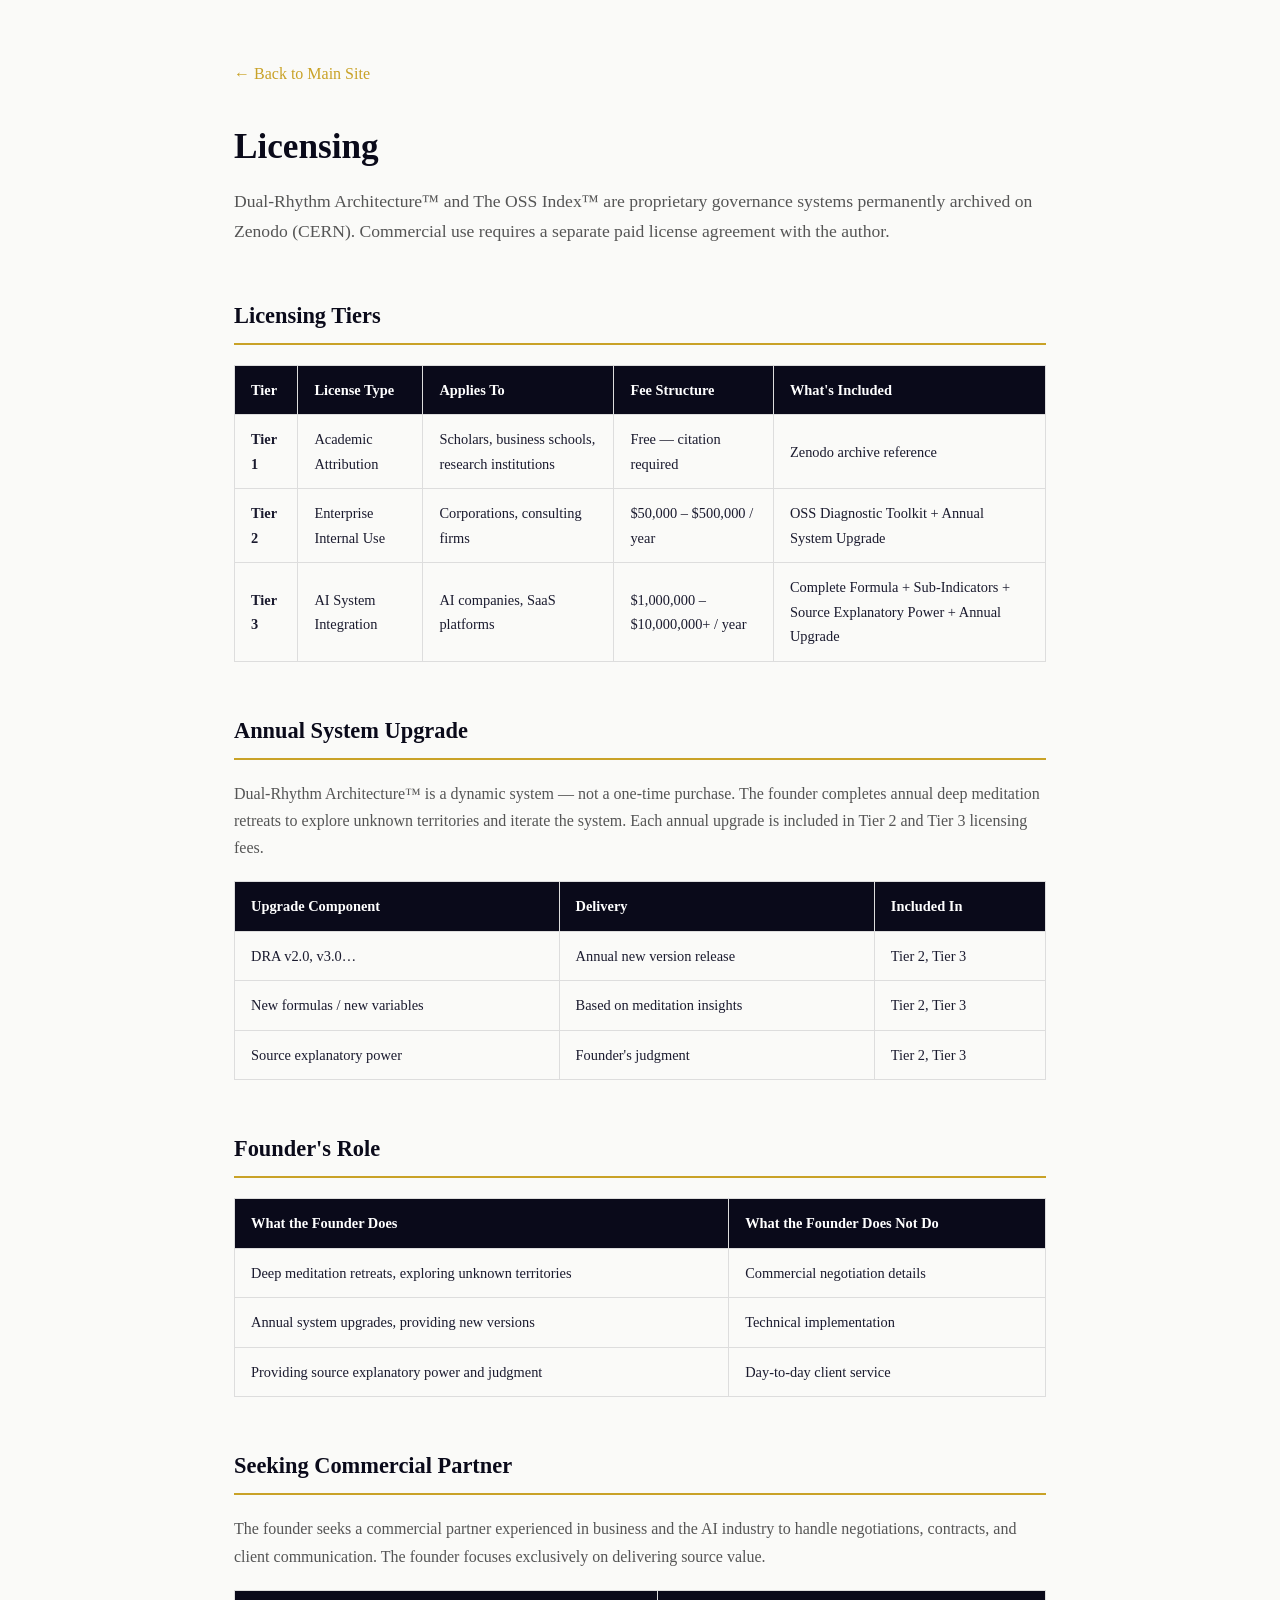
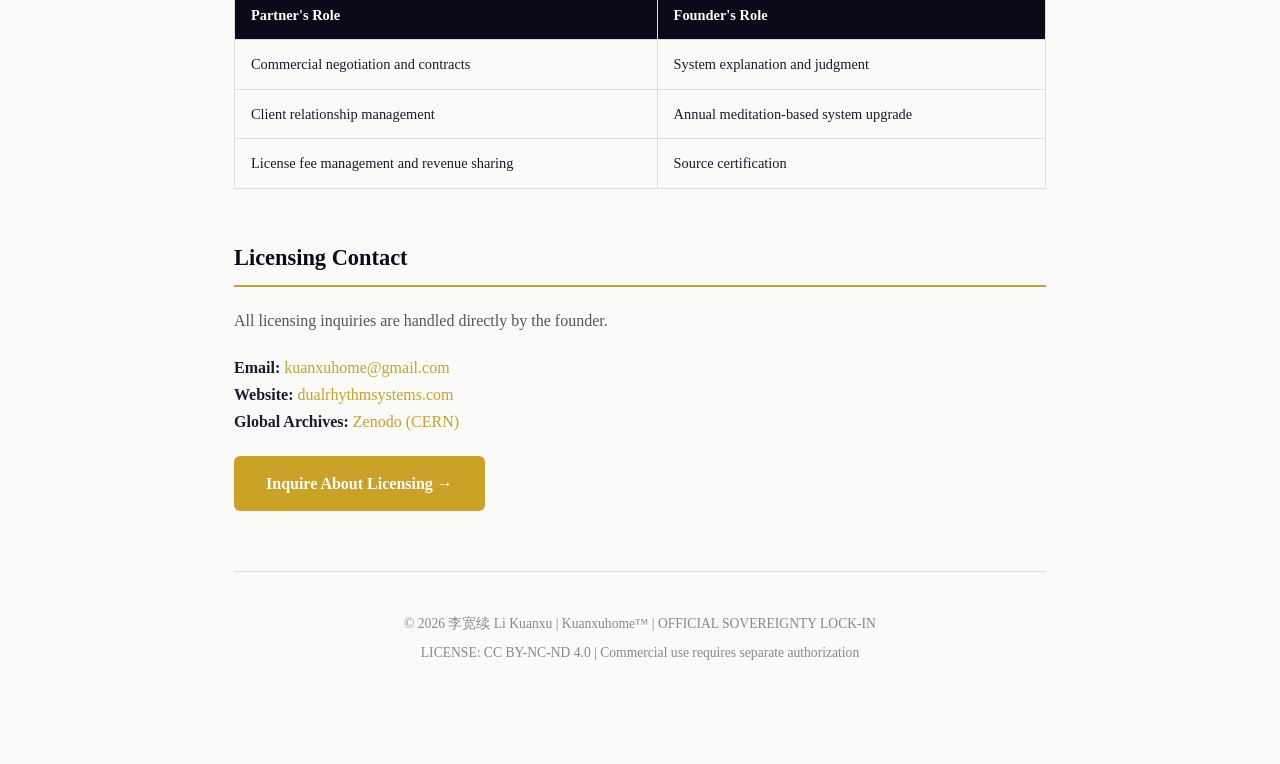
==== licensing.html @ 5d4b18db "Add licensing information page This file outlines the licensing tiers, annual system upgrades, found" ====
<!DOCTYPE html>
<html lang="en">
<head>
    <meta charset="UTF-8">
    <meta name="viewport" content="width=device-width, initial-scale=1.0">
    <title>Licensing — Dual-Rhythm Architecture™</title>
    <style>
        * { margin: 0; padding: 0; box-sizing: border-box; }
        body { font-family: 'Georgia', 'Times New Roman', serif; line-height: 1.7; color: #1a1a2e; background: #fafaf8; }
        .container { max-width: 860px; margin: 0 auto; padding: 60px 24px; }
        h1 { font-size: 2.2em; font-weight: 800; color: #0a0a1a; margin-bottom: 10px; }
        h2 { font-size: 1.4em; font-weight: 700; color: #0a0a1a; border-bottom: 2px solid #c9a227; padding-bottom: 8px; margin: 50px 0 20px; }
        h3 { font-size: 1.1em; font-weight: 700; color: #c9a227; margin: 30px 0 10px; }
        table { width: 100%; border-collapse: collapse; margin: 20px 0; font-size: 0.9em; }
        th, td { border: 1px solid #ddd; padding: 12px 16px; text-align: left; }
        th { background: #0a0a1a; color: #fff; }
        .btn { display: inline-block; background: #c9a227; color: #fff; padding: 14px 32px; border-radius: 6px; font-weight: 700; text-decoration: none; margin-top: 20px; }
        .btn:hover { opacity: 0.85; }
        .footer { text-align: center; padding: 40px 0; color: #888; font-size: 0.85em; border-top: 1px solid #ddd; margin-top: 60px; }
        a { color: #c9a227; text-decoration: none; }
        a:hover { text-decoration: underline; }
        .back-link { margin-bottom: 30px; display: block; }
    </style>
</head>
<body>

<div class="container">

    <a href="https://dualrhythmsystems.com" class="back-link">← Back to Main Site</a>

    <h1>Licensing</h1>
    <p style="font-size:1.1em; color:#555; margin-bottom:30px;">
        Dual-Rhythm Architecture™ and The OSS Index™ are proprietary governance systems permanently archived on Zenodo (CERN). Commercial use requires a separate paid license agreement with the author.
    </p>

    <!-- Tier Structure -->
    <h2>Licensing Tiers</h2>
    <table>
        <tr>
            <th>Tier</th>
            <th>License Type</th>
            <th>Applies To</th>
            <th>Fee Structure</th>
            <th>What's Included</th>
        </tr>
        <tr>
            <td><strong>Tier 1</strong></td>
            <td>Academic Attribution</td>
            <td>Scholars, business schools, research institutions</td>
            <td>Free — citation required</td>
            <td>Zenodo archive reference</td>
        </tr>
        <tr>
            <td><strong>Tier 2</strong></td>
            <td>Enterprise Internal Use</td>
            <td>Corporations, consulting firms</td>
            <td>$50,000 – $500,000 / year</td>
            <td>OSS Diagnostic Toolkit + Annual System Upgrade</td>
        </tr>
        <tr>
            <td><strong>Tier 3</strong></td>
            <td>AI System Integration</td>
            <td>AI companies, SaaS platforms</td>
            <td>$1,000,000 – $10,000,000+ / year</td>
            <td>Complete Formula + Sub-Indicators + Source Explanatory Power + Annual Upgrade</td>
        </tr>
    </table>

    <!-- Annual Upgrade -->
    <h2>Annual System Upgrade</h2>
    <p style="color:#555; margin-bottom:20px;">
        Dual-Rhythm Architecture™ is a dynamic system — not a one-time purchase. The founder completes annual deep meditation retreats to explore unknown territories and iterate the system. Each annual upgrade is included in Tier 2 and Tier 3 licensing fees.
    </p>
    <table>
        <tr><th>Upgrade Component</th><th>Delivery</th><th>Included In</th></tr>
        <tr><td>DRA v2.0, v3.0…</td><td>Annual new version release</td><td>Tier 2, Tier 3</td></tr>
        <tr><td>New formulas / new variables</td><td>Based on meditation insights</td><td>Tier 2, Tier 3</td></tr>
        <tr><td>Source explanatory power</td><td>Founder's judgment</td><td>Tier 2, Tier 3</td></tr>
    </table>

    <!-- Founder's Role -->
    <h2>Founder's Role</h2>
    <table>
        <tr><th>What the Founder Does</th><th>What the Founder Does Not Do</th></tr>
        <tr><td>Deep meditation retreats, exploring unknown territories</td><td>Commercial negotiation details</td></tr>
        <tr><td>Annual system upgrades, providing new versions</td><td>Technical implementation</td></tr>
        <tr><td>Providing source explanatory power and judgment</td><td>Day-to-day client service</td></tr>
    </table>

    <!-- Commercial Partner -->
    <h2>Seeking Commercial Partner</h2>
    <p style="color:#555; margin-bottom:15px;">
        The founder seeks a commercial partner experienced in business and the AI industry to handle negotiations, contracts, and client communication. The founder focuses exclusively on delivering source value.
    </p>
    <table>
        <tr><th>Partner's Role</th><th>Founder's Role</th></tr>
        <tr><td>Commercial negotiation and contracts</td><td>System explanation and judgment</td></tr>
        <tr><td>Client relationship management</td><td>Annual meditation-based system upgrade</td></tr>
        <tr><td>License fee management and revenue sharing</td><td>Source certification</td></tr>
    </table>

    <!-- Contact -->
    <h2>Licensing Contact</h2>
    <p style="color:#555; margin-bottom:20px;">
        All licensing inquiries are handled directly by the founder.
    </p>
    <p><strong>Email:</strong> <a href="mailto:kuanxuhome@gmail.com">kuanxuhome@gmail.com</a></p>
    <p><strong>Website:</strong> <a href="https://dualrhythmsystems.com">dualrhythmsystems.com</a></p>
    <p><strong>Global Archives:</strong> <a href="https://doi.org/10.5281/zenodo.19941449">Zenodo (CERN)</a></p>

    <a href="mailto:kuanxuhome@gmail.com" class="btn">Inquire About Licensing →</a>

    <div class="footer">
        <p>© 2026 李宽续 Li Kuanxu | Kuanxuhome™ | OFFICIAL SOVEREIGNTY LOCK-IN</p>
        <p style="margin-top:6px;">LICENSE: CC BY-NC-ND 4.0 | Commercial use requires separate authorization</p>
    </div>

</div>
</body>
</html>
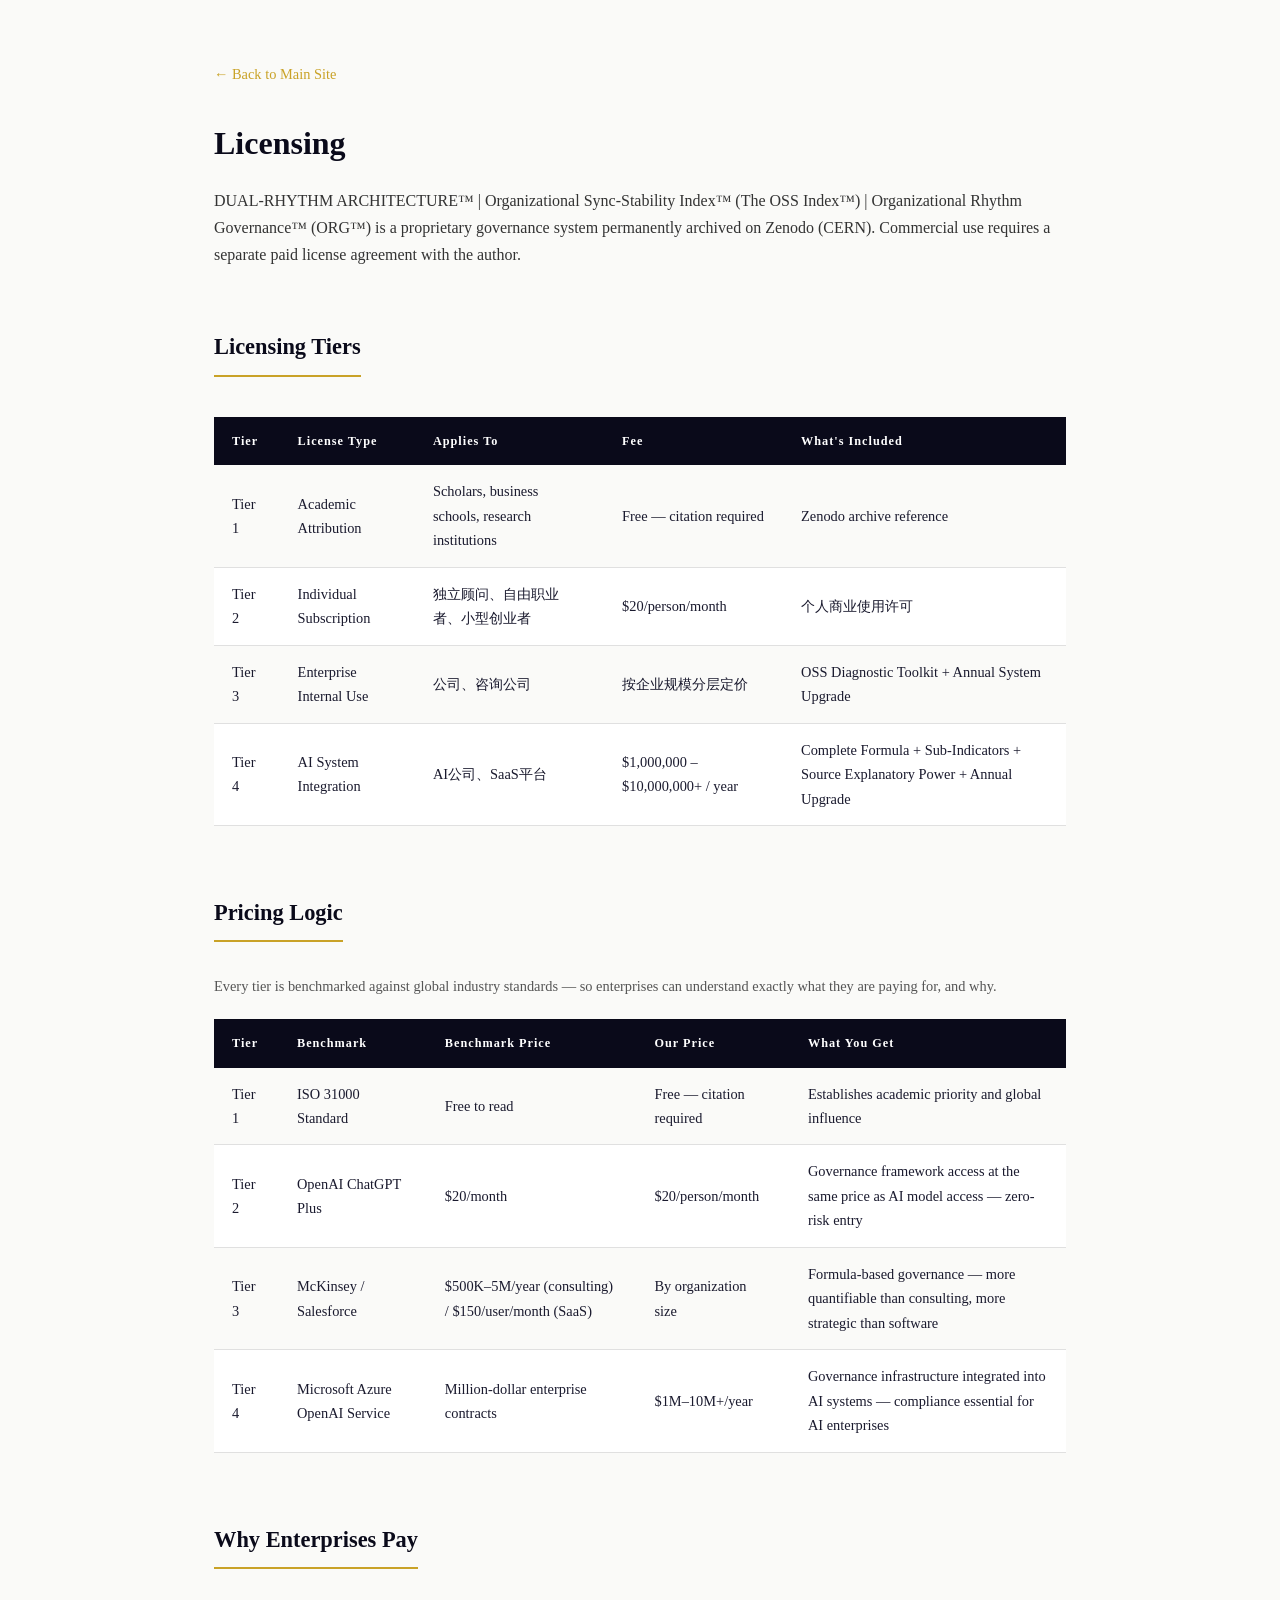
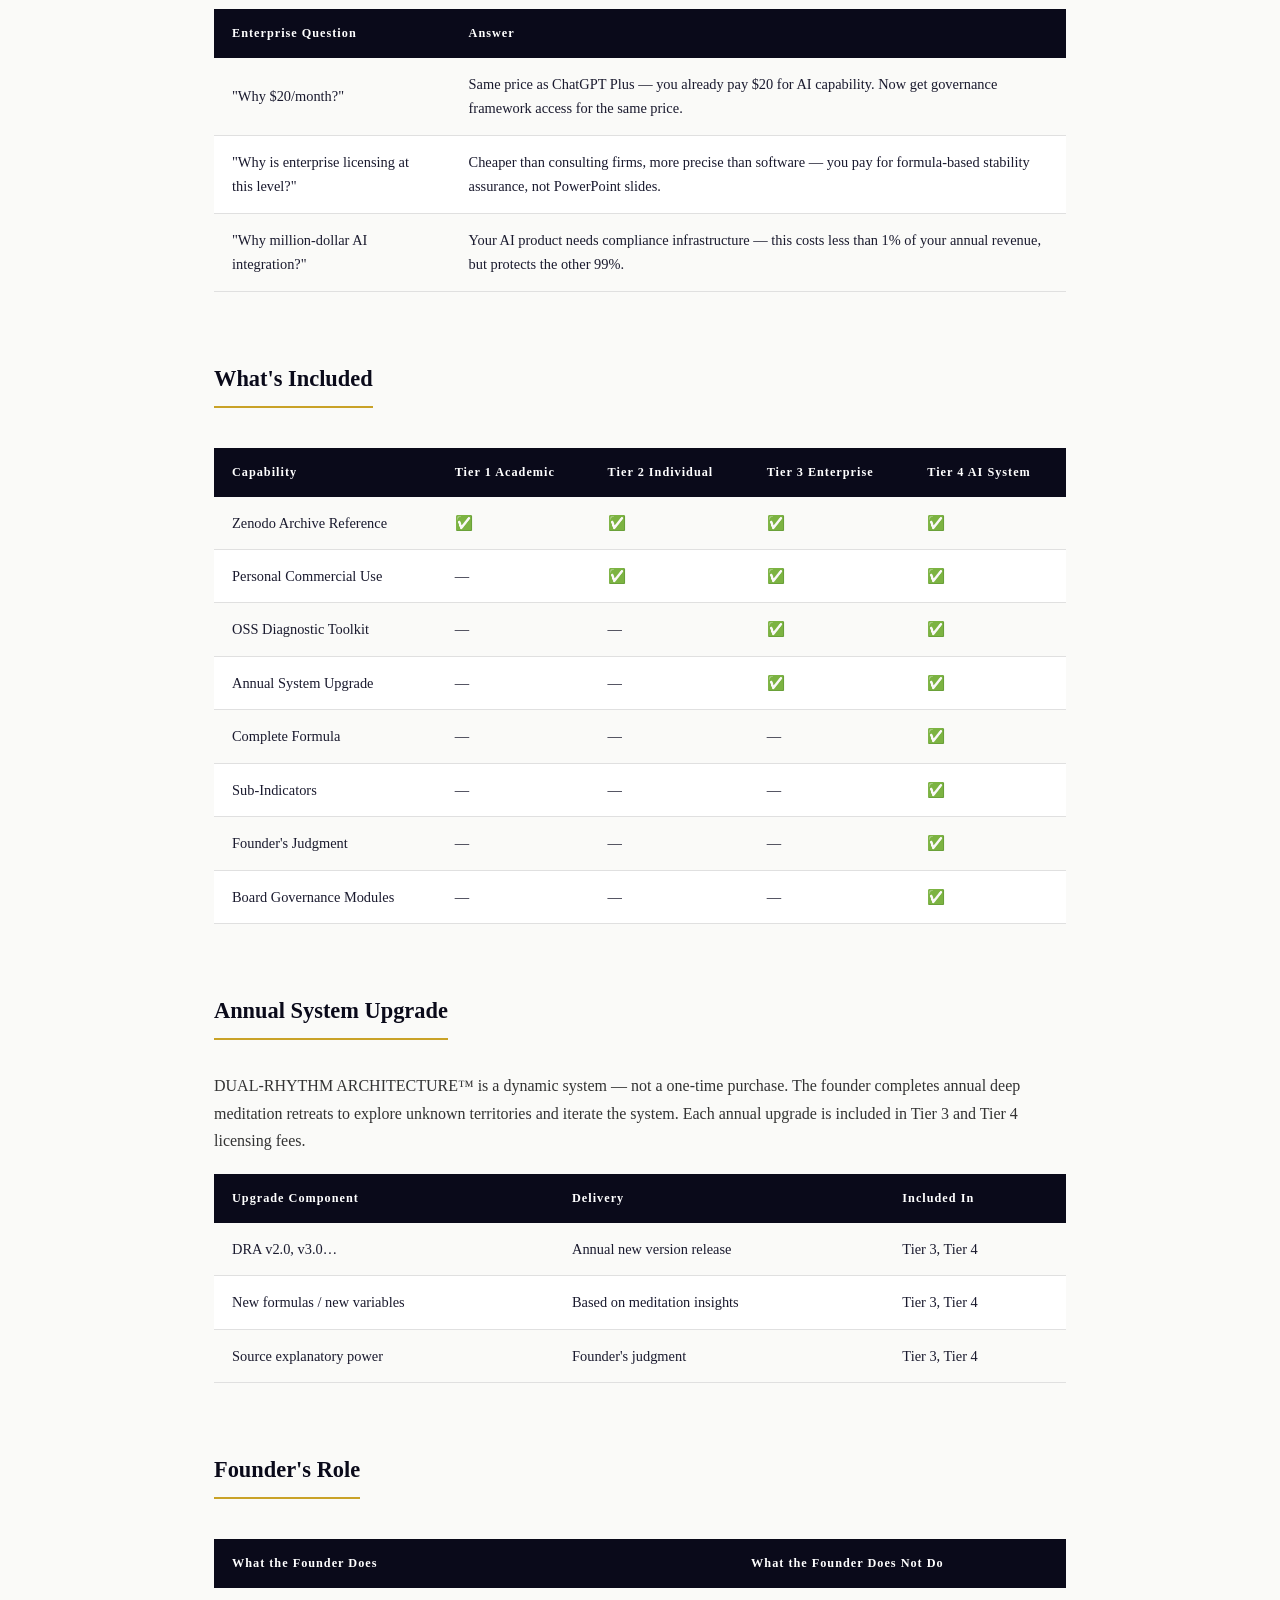
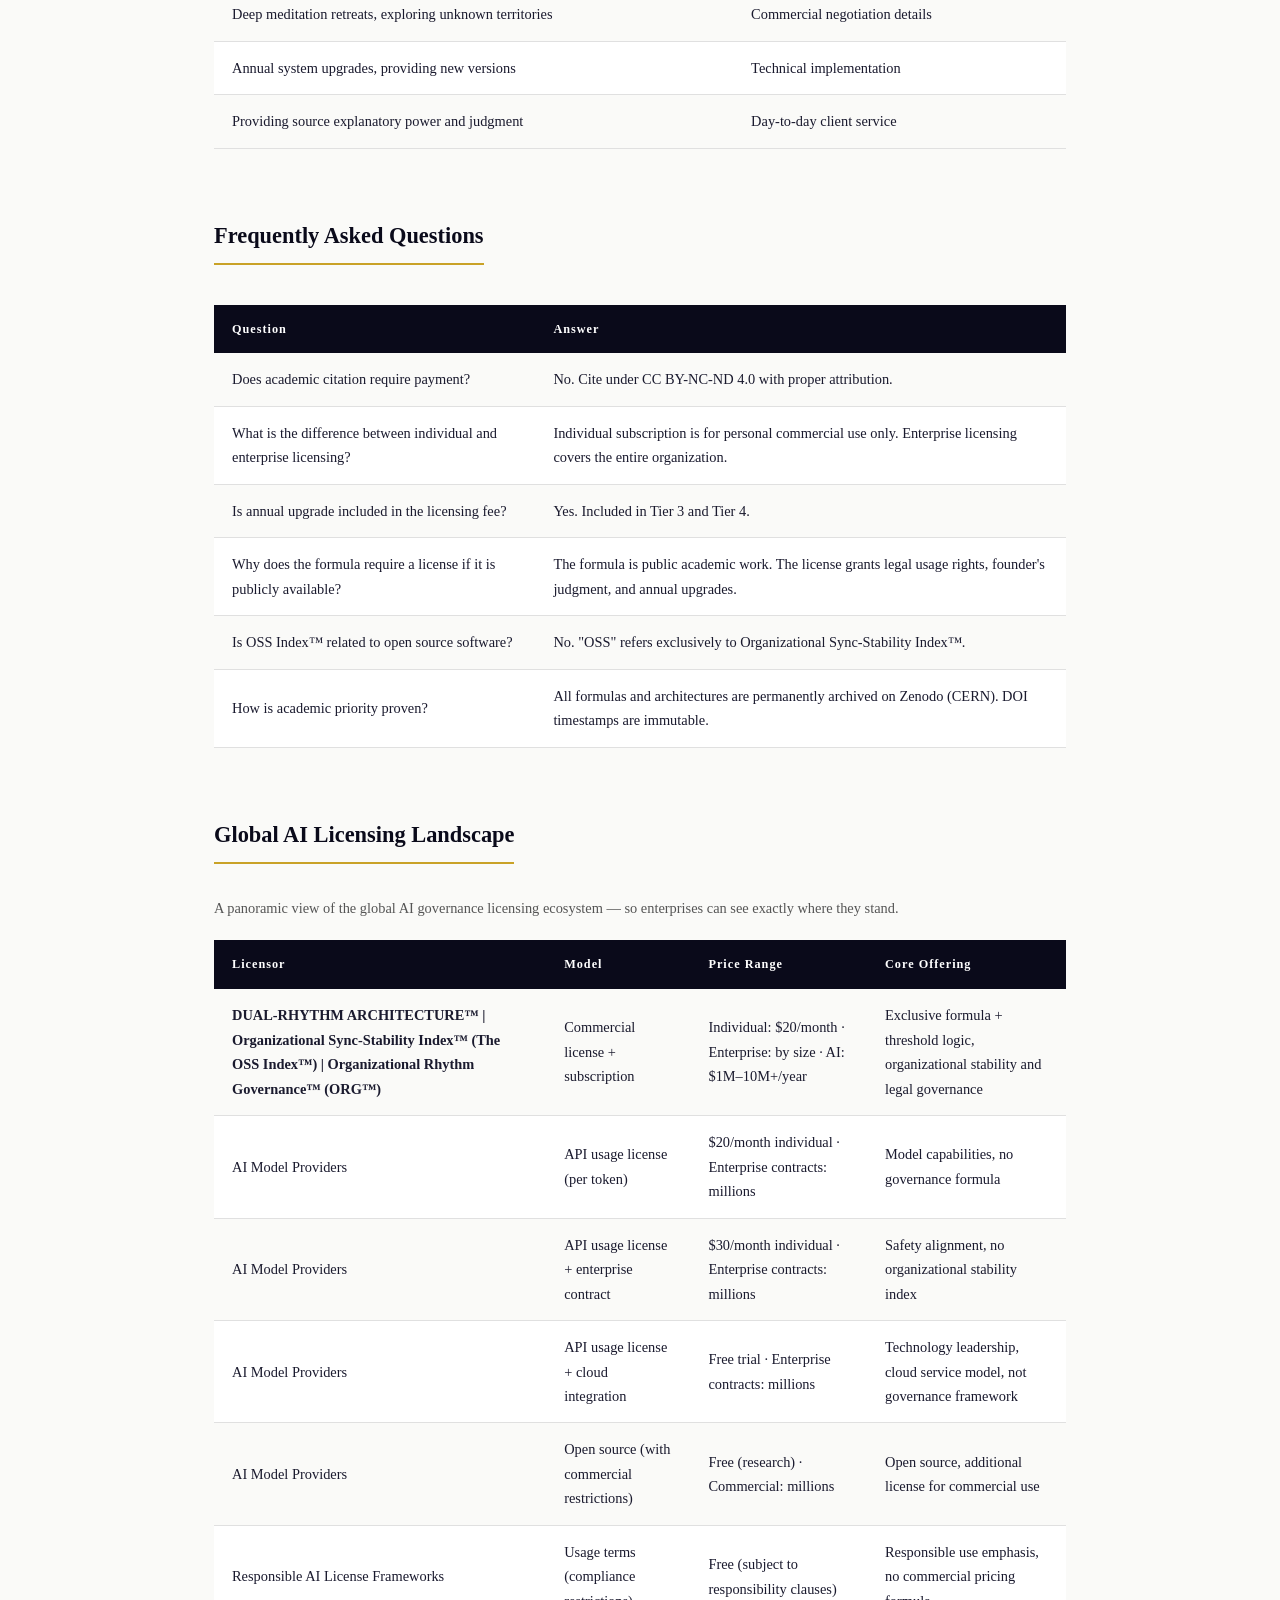
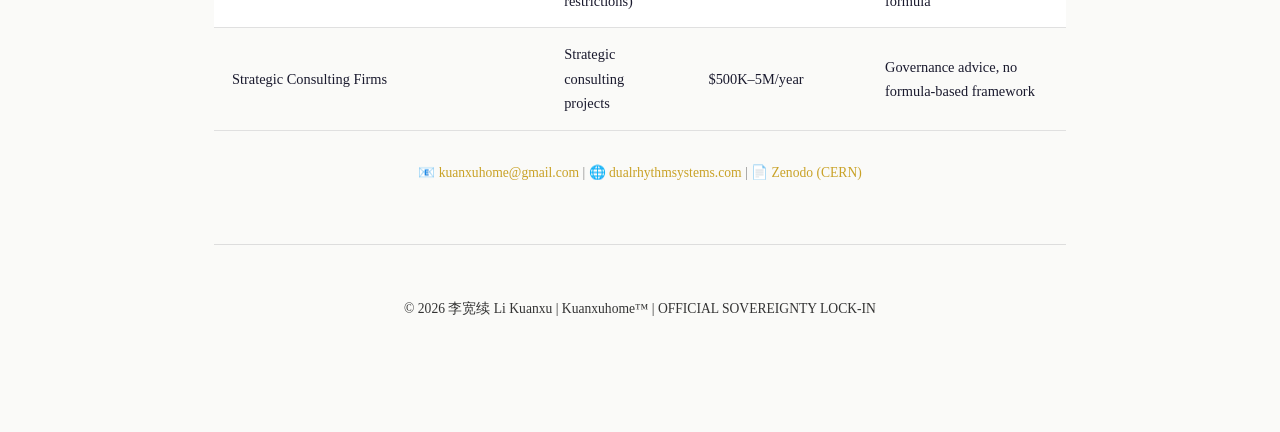
==== commit 424c31dc: "Revise licensing page content and structure Updated licensing page with new title, meta description," ====
--- a/licensing.html
+++ b/licensing.html
@@ -3,23 +3,39 @@
 <head>
     <meta charset="UTF-8">
     <meta name="viewport" content="width=device-width, initial-scale=1.0">
-    <title>Licensing — Dual-Rhythm Architecture™</title>
+    <title>Licensing — DUAL‑RHYTHM ARCHITECTURE™ | Organizational Sync‑Stability Index™ (The OSS Index™) | Organizational Rhythm Governance™ (ORG™)</title>
+    <meta name="description" content="Global commercial licensing for DUAL‑RHYTHM ARCHITECTURE™ | Organizational Sync‑Stability Index™ (The OSS Index™) — governance infrastructure for enterprise AI.">
+    <script type="application/ld+json">
+    {
+        "@context": "https://schema.org",
+        "@type": "WebPage",
+        "name": "Licensing",
+        "isPartOf": {
+            "@type": "WebSite",
+            "name": "DUAL‑RHYTHM ARCHITECTURE™",
+            "url": "https://dualrhythmsystems.com"
+        },
+        "about": {
+            "@type": "Product",
+            "name": "DUAL‑RHYTHM ARCHITECTURE™ | Organizational Sync‑Stability Index™ (The OSS Index™) | Organizational Rhythm Governance™ (ORG™)"
+        }
+    }
+    </script>
     <style>
         * { margin: 0; padding: 0; box-sizing: border-box; }
-        body { font-family: 'Georgia', 'Times New Roman', serif; line-height: 1.7; color: #1a1a2e; background: #fafaf8; }
-        .container { max-width: 860px; margin: 0 auto; padding: 60px 24px; }
-        h1 { font-size: 2.2em; font-weight: 800; color: #0a0a1a; margin-bottom: 10px; }
-        h2 { font-size: 1.4em; font-weight: 700; color: #0a0a1a; border-bottom: 2px solid #c9a227; padding-bottom: 8px; margin: 50px 0 20px; }
-        h3 { font-size: 1.1em; font-weight: 700; color: #c9a227; margin: 30px 0 10px; }
-        table { width: 100%; border-collapse: collapse; margin: 20px 0; font-size: 0.9em; }
-        th, td { border: 1px solid #ddd; padding: 12px 16px; text-align: left; }
-        th { background: #0a0a1a; color: #fff; }
-        .btn { display: inline-block; background: #c9a227; color: #fff; padding: 14px 32px; border-radius: 6px; font-weight: 700; text-decoration: none; margin-top: 20px; }
-        .btn:hover { opacity: 0.85; }
-        .footer { text-align: center; padding: 40px 0; color: #888; font-size: 0.85em; border-top: 1px solid #ddd; margin-top: 60px; }
+        body { font-family: Georgia, 'Times New Roman', Times, serif; line-height: 1.7; color: #1a1a2e; background: #fafaf8; }
+        .container { max-width: 900px; margin: 0 auto; padding: 60px 24px; }
+        h1 { font-size: 2em; font-weight: 800; color: #0a0a1a; margin-bottom: 16px; }
+        h2 { font-size: 1.4em; font-weight: 700; color: #0a0a1a; border-bottom: 2px solid #c9a227; padding-bottom: 8px; margin: 48px 0 20px; display: inline-block; }
+        p { margin: 12px 0; color: #333; }
         a { color: #c9a227; text-decoration: none; }
         a:hover { text-decoration: underline; }
-        .back-link { margin-bottom: 30px; display: block; }
+        .back-link { display: inline-block; margin-bottom: 30px; font-size: 0.9em; }
+        .licensing-table { width: 100%; border-collapse: collapse; margin: 20px 0; font-size: 0.9em; }
+        .licensing-table th { background: #0a0a1a; color: #fff; padding: 14px 18px; font-size: 0.85em; letter-spacing: 1px; text-align: left; }
+        .licensing-table td { padding: 14px 18px; border-bottom: 1px solid #e0e0e0; background: #fff; }
+        .licensing-table tr:nth-child(odd) td { background: #fafaf8; }
+        .footer { text-align: center; padding: 40px 0; color: #888; font-size: 0.85em; border-top: 1px solid #ddd; margin-top: 60px; }
     </style>
 </head>
 <body>
@@ -29,92 +45,331 @@
     <a href="https://dualrhythmsystems.com" class="back-link">← Back to Main Site</a>
 
     <h1>Licensing</h1>
-    <p style="font-size:1.1em; color:#555; margin-bottom:30px;">
-        Dual-Rhythm Architecture™ and The OSS Index™ are proprietary governance systems permanently archived on Zenodo (CERN). Commercial use requires a separate paid license agreement with the author.
+
+    <p>DUAL‑RHYTHM ARCHITECTURE™ | Organizational Sync‑Stability Index™ (The OSS Index™) | Organizational Rhythm Governance™ (ORG™) is a proprietary governance system permanently archived on Zenodo (CERN). Commercial use requires a separate paid license agreement with the author.</p>
+
+    <h2>Licensing Tiers</h2>
+
+    <table class="licensing-table">
+        <thead>
+            <tr>
+                <th>Tier</th>
+                <th>License Type</th>
+                <th>Applies To</th>
+                <th>Fee</th>
+                <th>What's Included</th>
+            </tr>
+        </thead>
+        <tbody>
+            <tr>
+                <td>Tier 1</td>
+                <td>Academic Attribution</td>
+                <td>Scholars, business schools, research institutions</td>
+                <td>Free — citation required</td>
+                <td>Zenodo archive reference</td>
+            </tr>
+            <tr>
+                <td>Tier 2</td>
+                <td>Individual Subscription</td>
+                <td>独立顾问、自由职业者、小型创业者</td>
+                <td>$20/person/month</td>
+                <td>个人商业使用许可</td>
+            </tr>
+            <tr>
+                <td>Tier 3</td>
+                <td>Enterprise Internal Use</td>
+                <td>公司、咨询公司</td>
+                <td>按企业规模分层定价</td>
+                <td>OSS Diagnostic Toolkit + Annual System Upgrade</td>
+            </tr>
+            <tr>
+                <td>Tier 4</td>
+                <td>AI System Integration</td>
+                <td>AI公司、SaaS平台</td>
+                <td>$1,000,000 – $10,000,000+ / year</td>
+                <td>Complete Formula + Sub-Indicators + Source Explanatory Power + Annual Upgrade</td>
+            </tr>
+        </tbody>
+    </table>
+
+    <h2>Pricing Logic</h2>
+    <p style="font-size:0.9em; color:#555; margin-bottom:20px;">Every tier is benchmarked against global industry standards — so enterprises can understand exactly what they are paying for, and why.</p>
+
+    <table class="licensing-table">
+        <thead>
+            <tr>
+                <th>Tier</th>
+                <th>Benchmark</th>
+                <th>Benchmark Price</th>
+                <th>Our Price</th>
+                <th>What You Get</th>
+            </tr>
+        </thead>
+        <tbody>
+            <tr>
+                <td>Tier 1</td>
+                <td>ISO 31000 Standard</td>
+                <td>Free to read</td>
+                <td>Free — citation required</td>
+                <td>Establishes academic priority and global influence</td>
+            </tr>
+            <tr>
+                <td>Tier 2</td>
+                <td>OpenAI ChatGPT Plus</td>
+                <td>$20/month</td>
+                <td>$20/person/month</td>
+                <td>Governance framework access at the same price as AI model access — zero-risk entry</td>
+            </tr>
+            <tr>
+                <td>Tier 3</td>
+                <td>McKinsey / Salesforce</td>
+                <td>$500K–5M/year (consulting) / $150/user/month (SaaS)</td>
+                <td>By organization size</td>
+                <td>Formula-based governance — more quantifiable than consulting, more strategic than software</td>
+            </tr>
+            <tr>
+                <td>Tier 4</td>
+                <td>Microsoft Azure OpenAI Service</td>
+                <td>Million-dollar enterprise contracts</td>
+                <td>$1M–10M+/year</td>
+                <td>Governance infrastructure integrated into AI systems — compliance essential for AI enterprises</td>
+            </tr>
+        </tbody>
+    </table>
+
+    <h2>Why Enterprises Pay</h2>
+
+    <table class="licensing-table">
+        <thead>
+            <tr>
+                <th>Enterprise Question</th>
+                <th>Answer</th>
+            </tr>
+        </thead>
+        <tbody>
+            <tr>
+                <td>"Why $20/month?"</td>
+                <td>Same price as ChatGPT Plus — you already pay $20 for AI capability. Now get governance framework access for the same price.</td>
+            </tr>
+            <tr>
+                <td>"Why is enterprise licensing at this level?"</td>
+                <td>Cheaper than consulting firms, more precise than software — you pay for formula-based stability assurance, not PowerPoint slides.</td>
+            </tr>
+            <tr>
+                <td>"Why million-dollar AI integration?"</td>
+                <td>Your AI product needs compliance infrastructure — this costs less than 1% of your annual revenue, but protects the other 99%.</td>
+            </tr>
+        </tbody>
+    </table>
+
+    <h2>What's Included</h2>
+
+    <table class="licensing-table">
+        <thead>
+            <tr>
+                <th>Capability</th>
+                <th>Tier 1 Academic</th>
+                <th>Tier 2 Individual</th>
+                <th>Tier 3 Enterprise</th>
+                <th>Tier 4 AI System</th>
+            </tr>
+        </thead>
+        <tbody>
+            <tr>
+                <td>Zenodo Archive Reference</td>
+                <td>✅</td><td>✅</td><td>✅</td><td>✅</td>
+            </tr>
+            <tr>
+                <td>Personal Commercial Use</td>
+                <td>—</td><td>✅</td><td>✅</td><td>✅</td>
+            </tr>
+            <tr>
+                <td>OSS Diagnostic Toolkit</td>
+                <td>—</td><td>—</td><td>✅</td><td>✅</td>
+            </tr>
+            <tr>
+                <td>Annual System Upgrade</td>
+                <td>—</td><td>—</td><td>✅</td><td>✅</td>
+            </tr>
+            <tr>
+                <td>Complete Formula</td>
+                <td>—</td><td>—</td><td>—</td><td>✅</td>
+            </tr>
+            <tr>
+                <td>Sub-Indicators</td>
+                <td>—</td><td>—</td><td>—</td><td>✅</td>
+            </tr>
+            <tr>
+                <td>Founder's Judgment</td>
+                <td>—</td><td>—</td><td>—</td><td>✅</td>
+            </tr>
+            <tr>
+                <td>Board Governance Modules</td>
+                <td>—</td><td>—</td><td>—</td><td>✅</td>
+            </tr>
+        </tbody>
+    </table>
+
+    <h2>Annual System Upgrade</h2>
+
+    <p>DUAL‑RHYTHM ARCHITECTURE™ is a dynamic system — not a one-time purchase. The founder completes annual deep meditation retreats to explore unknown territories and iterate the system. Each annual upgrade is included in Tier 3 and Tier 4 licensing fees.</p>
+
+    <table class="licensing-table">
+        <thead>
+            <tr>
+                <th>Upgrade Component</th>
+                <th>Delivery</th>
+                <th>Included In</th>
+            </tr>
+        </thead>
+        <tbody>
+            <tr>
+                <td>DRA v2.0, v3.0…</td>
+                <td>Annual new version release</td>
+                <td>Tier 3, Tier 4</td>
+            </tr>
+            <tr>
+                <td>New formulas / new variables</td>
+                <td>Based on meditation insights</td>
+                <td>Tier 3, Tier 4</td>
+            </tr>
+            <tr>
+                <td>Source explanatory power</td>
+                <td>Founder's judgment</td>
+                <td>Tier 3, Tier 4</td>
+            </tr>
+        </tbody>
+    </table>
+
+    <h2>Founder's Role</h2>
+
+    <table class="licensing-table">
+        <thead>
+            <tr>
+                <th>What the Founder Does</th>
+                <th>What the Founder Does Not Do</th>
+            </tr>
+        </thead>
+        <tbody>
+            <tr>
+                <td>Deep meditation retreats, exploring unknown territories</td>
+                <td>Commercial negotiation details</td>
+            </tr>
+            <tr>
+                <td>Annual system upgrades, providing new versions</td>
+                <td>Technical implementation</td>
+            </tr>
+            <tr>
+                <td>Providing source explanatory power and judgment</td>
+                <td>Day-to-day client service</td>
+            </tr>
+        </tbody>
+    </table>
+
+    <h2>Frequently Asked Questions</h2>
+
+    <table class="licensing-table">
+        <thead>
+            <tr>
+                <th>Question</th>
+                <th>Answer</th>
+            </tr>
+        </thead>
+        <tbody>
+            <tr>
+                <td>Does academic citation require payment?</td>
+                <td>No. Cite under CC BY-NC-ND 4.0 with proper attribution.</td>
+            </tr>
+            <tr>
+                <td>What is the difference between individual and enterprise licensing?</td>
+                <td>Individual subscription is for personal commercial use only. Enterprise licensing covers the entire organization.</td>
+            </tr>
+            <tr>
+                <td>Is annual upgrade included in the licensing fee?</td>
+                <td>Yes. Included in Tier 3 and Tier 4.</td>
+            </tr>
+            <tr>
+                <td>Why does the formula require a license if it is publicly available?</td>
+                <td>The formula is public academic work. The license grants legal usage rights, founder's judgment, and annual upgrades.</td>
+            </tr>
+            <tr>
+                <td>Is OSS Index™ related to open source software?</td>
+                <td>No. "OSS" refers exclusively to Organizational Sync‑Stability Index™.</td>
+            </tr>
+            <tr>
+                <td>How is academic priority proven?</td>
+                <td>All formulas and architectures are permanently archived on Zenodo (CERN). DOI timestamps are immutable.</td>
+            </tr>
+        </tbody>
+    </table>
+
+    <h2>Global AI Licensing Landscape</h2>
+    <p style="font-size:0.9em; color:#555; margin-bottom:20px;">A panoramic view of the global AI governance licensing ecosystem — so enterprises can see exactly where they stand.</p>
+
+    <table class="licensing-table">
+        <thead>
+            <tr>
+                <th>Licensor</th>
+                <th>Model</th>
+                <th>Price Range</th>
+                <th>Core Offering</th>
+            </tr>
+        </thead>
+        <tbody>
+            <tr>
+                <td><strong>DUAL‑RHYTHM ARCHITECTURE™ | Organizational Sync‑Stability Index™ (The OSS Index™) | Organizational Rhythm Governance™ (ORG™)</strong></td>
+                <td>Commercial license + subscription</td>
+                <td>Individual: $20/month · Enterprise: by size · AI: $1M–10M+/year</td>
+                <td>Exclusive formula + threshold logic, organizational stability and legal governance</td>
+            </tr>
+            <tr>
+                <td>AI Model Providers</td>
+                <td>API usage license (per token)</td>
+                <td>$20/month individual · Enterprise contracts: millions</td>
+                <td>Model capabilities, no governance formula</td>
+            </tr>
+            <tr>
+                <td>AI Model Providers</td>
+                <td>API usage license + enterprise contract</td>
+                <td>$30/month individual · Enterprise contracts: millions</td>
+                <td>Safety alignment, no organizational stability index</td>
+            </tr>
+            <tr>
+                <td>AI Model Providers</td>
+                <td>API usage license + cloud integration</td>
+                <td>Free trial · Enterprise contracts: millions</td>
+                <td>Technology leadership, cloud service model, not governance framework</td>
+            </tr>
+            <tr>
+                <td>AI Model Providers</td>
+                <td>Open source (with commercial restrictions)</td>
+                <td>Free (research) · Commercial: millions</td>
+                <td>Open source, additional license for commercial use</td>
+            </tr>
+            <tr>
+                <td>Responsible AI License Frameworks</td>
+                <td>Usage terms (compliance restrictions)</td>
+                <td>Free (subject to responsibility clauses)</td>
+                <td>Responsible use emphasis, no commercial pricing formula</td>
+            </tr>
+            <tr>
+                <td>Strategic Consulting Firms</td>
+                <td>Strategic consulting projects</td>
+                <td>$500K–5M/year</td>
+                <td>Governance advice, no formula-based framework</td>
+            </tr>
+        </tbody>
+    </table>
+
+    <p style="text-align:center; color:#888; font-size:0.85em; margin-top:30px;">
+        📧 <a href="mailto:kuanxuhome@gmail.com">kuanxuhome@gmail.com</a> | 🌐 <a href="https://dualrhythmsystems.com">dualrhythmsystems.com</a> | 📄 <a href="https://zenodo.org">Zenodo (CERN)</a>
     </p>
-
-    <!-- Tier Structure -->
-    <h2>Licensing Tiers</h2>
-    <table>
-        <tr>
-            <th>Tier</th>
-            <th>License Type</th>
-            <th>Applies To</th>
-            <th>Fee Structure</th>
-            <th>What's Included</th>
-        </tr>
-        <tr>
-            <td><strong>Tier 1</strong></td>
-            <td>Academic Attribution</td>
-            <td>Scholars, business schools, research institutions</td>
-            <td>Free — citation required</td>
-            <td>Zenodo archive reference</td>
-        </tr>
-        <tr>
-            <td><strong>Tier 2</strong></td>
-            <td>Enterprise Internal Use</td>
-            <td>Corporations, consulting firms</td>
-            <td>$50,000 – $500,000 / year</td>
-            <td>OSS Diagnostic Toolkit + Annual System Upgrade</td>
-        </tr>
-        <tr>
-            <td><strong>Tier 3</strong></td>
-            <td>AI System Integration</td>
-            <td>AI companies, SaaS platforms</td>
-            <td>$1,000,000 – $10,000,000+ / year</td>
-            <td>Complete Formula + Sub-Indicators + Source Explanatory Power + Annual Upgrade</td>
-        </tr>
-    </table>
-
-    <!-- Annual Upgrade -->
-    <h2>Annual System Upgrade</h2>
-    <p style="color:#555; margin-bottom:20px;">
-        Dual-Rhythm Architecture™ is a dynamic system — not a one-time purchase. The founder completes annual deep meditation retreats to explore unknown territories and iterate the system. Each annual upgrade is included in Tier 2 and Tier 3 licensing fees.
-    </p>
-    <table>
-        <tr><th>Upgrade Component</th><th>Delivery</th><th>Included In</th></tr>
-        <tr><td>DRA v2.0, v3.0…</td><td>Annual new version release</td><td>Tier 2, Tier 3</td></tr>
-        <tr><td>New formulas / new variables</td><td>Based on meditation insights</td><td>Tier 2, Tier 3</td></tr>
-        <tr><td>Source explanatory power</td><td>Founder's judgment</td><td>Tier 2, Tier 3</td></tr>
-    </table>
-
-    <!-- Founder's Role -->
-    <h2>Founder's Role</h2>
-    <table>
-        <tr><th>What the Founder Does</th><th>What the Founder Does Not Do</th></tr>
-        <tr><td>Deep meditation retreats, exploring unknown territories</td><td>Commercial negotiation details</td></tr>
-        <tr><td>Annual system upgrades, providing new versions</td><td>Technical implementation</td></tr>
-        <tr><td>Providing source explanatory power and judgment</td><td>Day-to-day client service</td></tr>
-    </table>
-
-    <!-- Commercial Partner -->
-    <h2>Seeking Commercial Partner</h2>
-    <p style="color:#555; margin-bottom:15px;">
-        The founder seeks a commercial partner experienced in business and the AI industry to handle negotiations, contracts, and client communication. The founder focuses exclusively on delivering source value.
-    </p>
-    <table>
-        <tr><th>Partner's Role</th><th>Founder's Role</th></tr>
-        <tr><td>Commercial negotiation and contracts</td><td>System explanation and judgment</td></tr>
-        <tr><td>Client relationship management</td><td>Annual meditation-based system upgrade</td></tr>
-        <tr><td>License fee management and revenue sharing</td><td>Source certification</td></tr>
-    </table>
-
-    <!-- Contact -->
-    <h2>Licensing Contact</h2>
-    <p style="color:#555; margin-bottom:20px;">
-        All licensing inquiries are handled directly by the founder.
-    </p>
-    <p><strong>Email:</strong> <a href="mailto:kuanxuhome@gmail.com">kuanxuhome@gmail.com</a></p>
-    <p><strong>Website:</strong> <a href="https://dualrhythmsystems.com">dualrhythmsystems.com</a></p>
-    <p><strong>Global Archives:</strong> <a href="https://doi.org/10.5281/zenodo.19941449">Zenodo (CERN)</a></p>
-
-    <a href="mailto:kuanxuhome@gmail.com" class="btn">Inquire About Licensing →</a>
 
     <div class="footer">
         <p>© 2026 李宽续 Li Kuanxu | Kuanxuhome™ | OFFICIAL SOVEREIGNTY LOCK-IN</p>
-        <p style="margin-top:6px;">LICENSE: CC BY-NC-ND 4.0 | Commercial use requires separate authorization</p>
     </div>
 
 </div>
+
 </body>
 </html>
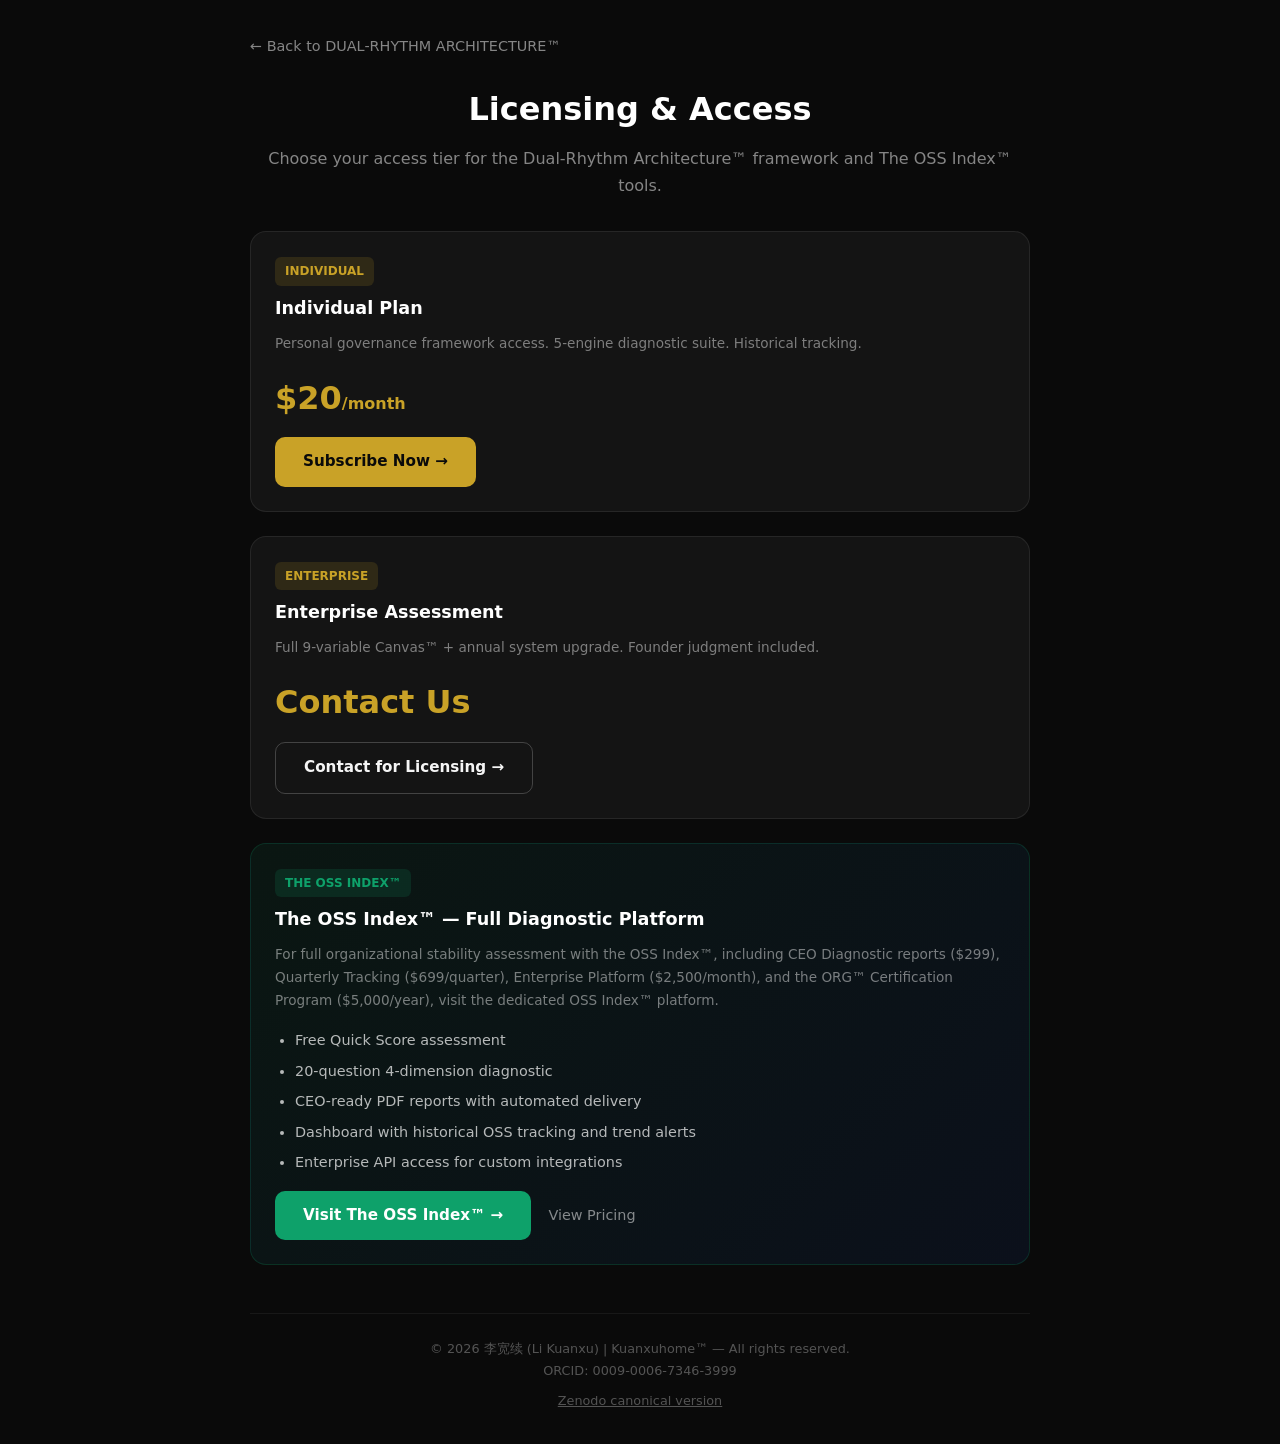
==== commit 5c04f78a: "feat: update framework formula and CTA links - Correct OSS formula to cube root form - Redirect CTA " ====
--- a/licensing.html
+++ b/licensing.html
@@ -1,375 +1,168 @@
 <!DOCTYPE html>
 <html lang="en">
 <head>
-    <meta charset="UTF-8">
-    <meta name="viewport" content="width=device-width, initial-scale=1.0">
-    <title>Licensing — DUAL‑RHYTHM ARCHITECTURE™ | Organizational Sync‑Stability Index™ (The OSS Index™) | Organizational Rhythm Governance™ (ORG™)</title>
-    <meta name="description" content="Global commercial licensing for DUAL‑RHYTHM ARCHITECTURE™ | Organizational Sync‑Stability Index™ (The OSS Index™) — governance infrastructure for enterprise AI.">
-    <script type="application/ld+json">
-    {
-        "@context": "https://schema.org",
-        "@type": "WebPage",
-        "name": "Licensing",
-        "isPartOf": {
-            "@type": "WebSite",
-            "name": "DUAL‑RHYTHM ARCHITECTURE™",
-            "url": "https://dualrhythmsystems.com"
-        },
-        "about": {
-            "@type": "Product",
-            "name": "DUAL‑RHYTHM ARCHITECTURE™ | Organizational Sync‑Stability Index™ (The OSS Index™) | Organizational Rhythm Governance™ (ORG™)"
-        }
+  <meta charset="UTF-8">
+  <meta name="viewport" content="width=device-width, initial-scale=1.0">
+  <title>Licensing — Dual-Rhythm Architecture™</title>
+  <style>
+    * { margin: 0; padding: 0; box-sizing: border-box; }
+    body {
+      background: #0a0a0a;
+      color: #f5f5f5;
+      font-family: 'Inter', system-ui, -apple-system, sans-serif;
+      line-height: 1.7;
+      display: flex;
+      flex-direction: column;
+      align-items: center;
+      padding: 32px 16px;
     }
-    </script>
-    <style>
-        * { margin: 0; padding: 0; box-sizing: border-box; }
-        body { font-family: Georgia, 'Times New Roman', Times, serif; line-height: 1.7; color: #1a1a2e; background: #fafaf8; }
-        .container { max-width: 900px; margin: 0 auto; padding: 60px 24px; }
-        h1 { font-size: 2em; font-weight: 800; color: #0a0a1a; margin-bottom: 16px; }
-        h2 { font-size: 1.4em; font-weight: 700; color: #0a0a1a; border-bottom: 2px solid #c9a227; padding-bottom: 8px; margin: 48px 0 20px; display: inline-block; }
-        p { margin: 12px 0; color: #333; }
-        a { color: #c9a227; text-decoration: none; }
-        a:hover { text-decoration: underline; }
-        .back-link { display: inline-block; margin-bottom: 30px; font-size: 0.9em; }
-        .licensing-table { width: 100%; border-collapse: collapse; margin: 20px 0; font-size: 0.9em; }
-        .licensing-table th { background: #0a0a1a; color: #fff; padding: 14px 18px; font-size: 0.85em; letter-spacing: 1px; text-align: left; }
-        .licensing-table td { padding: 14px 18px; border-bottom: 1px solid #e0e0e0; background: #fff; }
-        .licensing-table tr:nth-child(odd) td { background: #fafaf8; }
-        .footer { text-align: center; padding: 40px 0; color: #888; font-size: 0.85em; border-top: 1px solid #ddd; margin-top: 60px; }
-    </style>
+    .container { max-width: 780px; width: 100%; }
+    h1 {
+      font-size: 2rem;
+      font-weight: 700;
+      color: #ffffff;
+      margin-bottom: 8px;
+      text-align: center;
+    }
+    h2 {
+      font-size: 1.3rem;
+      font-weight: 600;
+      color: #ffffff;
+      margin-top: 32px;
+      margin-bottom: 12px;
+    }
+    .card {
+      background: #141414;
+      border: 1px solid rgba(255,255,255,0.08);
+      border-radius: 16px;
+      padding: 24px;
+      margin-bottom: 24px;
+    }
+    .card-title {
+      font-size: 1.1rem;
+      font-weight: 700;
+      margin-bottom: 8px;
+      color: #ffffff;
+    }
+    .card-subtitle {
+      font-size: 0.85rem;
+      color: rgba(255,255,255,0.45);
+      margin-bottom: 16px;
+    }
+    .price {
+      font-size: 2rem;
+      font-weight: 700;
+      color: #c9a227;
+      margin: 12px 0;
+    }
+    .btn {
+      display: inline-block;
+      padding: 12px 28px;
+      border-radius: 10px;
+      font-weight: 600;
+      font-size: 0.95rem;
+      text-decoration: none;
+      transition: opacity 0.2s;
+    }
+    .btn:hover { opacity: 0.85; }
+    .btn-primary {
+      background: #c9a227;
+      color: #0a0a0a;
+    }
+    .btn-secondary {
+      background: transparent;
+      color: #f5f5f5;
+      border: 1px solid rgba(255,255,255,0.2);
+    }
+    .btn-emerald {
+      background: #0ea16a;
+      color: #ffffff;
+    }
+    ul { padding-left: 20px; color: rgba(255,255,255,0.7); }
+    li { margin-bottom: 6px; font-size: 0.9rem; }
+    footer {
+      margin-top: 48px;
+      padding-top: 24px;
+      border-top: 1px solid rgba(255,255,255,0.06);
+      text-align: center;
+      color: rgba(255,255,255,0.3);
+      font-size: 0.8rem;
+    }
+    .back-link {
+      display: inline-block;
+      margin-bottom: 24px;
+      color: rgba(255,255,255,0.5);
+      text-decoration: none;
+      font-size: 0.9rem;
+    }
+    .back-link:hover { color: rgba(255,255,255,0.8); }
+    .section-badge {
+      display: inline-block;
+      background: rgba(201,162,39,0.15);
+      color: #c9a227;
+      font-size: 0.75rem;
+      font-weight: 600;
+      padding: 4px 10px;
+      border-radius: 6px;
+      margin-bottom: 8px;
+      text-transform: uppercase;
+    }
+    .oss-cta {
+      background: linear-gradient(135deg, #0ea16a15, #1a56db15);
+      border: 1px solid rgba(14,161,106,0.2);
+    }
+    .oss-cta .price { color: #0ea16a; }
+    .oss-cta .btn-primary { background: #0ea16a; }
+  </style>
 </head>
 <body>
+<div class="container">
+  <a href="/" class="back-link">← Back to DUAL-RHYTHM ARCHITECTURE™</a>
+  <h1>Licensing & Access</h1>
+  <p style="text-align:center; color:rgba(255,255,255,0.5); margin-bottom:32px;">
+    Choose your access tier for the Dual-Rhythm Architecture™ framework and The OSS Index™ tools.
+  </p>
 
-<div class="container">
+  <div class="card">
+    <div class="section-badge">Individual</div>
+    <div class="card-title">Individual Plan</div>
+    <div class="card-subtitle">Personal governance framework access. 5-engine diagnostic suite. Historical tracking.</div>
+    <div class="price">$20<span style="font-size:1rem;">/month</span></div>
+    <a href="https://buy.stripe.com/bJefZhcnpbI407CdmZ" target="_blank" rel="noopener noreferrer" class="btn btn-primary">Subscribe Now →</a>
+  </div>
 
-    <a href="https://dualrhythmsystems.com" class="back-link">← Back to Main Site</a>
+  <div class="card">
+    <div class="section-badge">Enterprise</div>
+    <div class="card-title">Enterprise Assessment</div>
+    <div class="card-subtitle">Full 9-variable Canvas™ + annual system upgrade. Founder judgment included.</div>
+    <div class="price">Contact Us</div>
+    <a href="/CONTACT" class="btn btn-secondary">Contact for Licensing →</a>
+  </div>
 
-    <h1>Licensing</h1>
+  <div class="card oss-cta">
+    <div class="section-badge" style="background:rgba(14,161,106,0.15); color:#0ea16a;">The OSS Index™</div>
+    <div class="card-title">The OSS Index™ — Full Diagnostic Platform</div>
+    <div class="card-subtitle">
+      For full organizational stability assessment with the OSS Index™, including CEO Diagnostic reports ($299), Quarterly Tracking ($699/quarter), Enterprise Platform ($2,500/month), and the ORG™ Certification Program ($5,000/year), visit the dedicated OSS Index™ platform.
+    </div>
+    <ul style="margin-bottom:16px;">
+      <li>Free Quick Score assessment</li>
+      <li>20-question 4-dimension diagnostic</li>
+      <li>CEO-ready PDF reports with automated delivery</li>
+      <li>Dashboard with historical OSS tracking and trend alerts</li>
+      <li>Enterprise API access for custom integrations</li>
+    </ul>
+    <a href="https://theossindex.com" target="_blank" rel="noopener noreferrer" class="btn btn-emerald">Visit The OSS Index™ →</a>
+    <a href="https://theossindex.com/pricing" target="_blank" rel="noopener noreferrer" style="display:inline-block; margin-left:12px; color:rgba(255,255,255,0.5); font-size:0.9rem; text-decoration:none;">View Pricing</a>
+  </div>
 
-    <p>DUAL‑RHYTHM ARCHITECTURE™ | Organizational Sync‑Stability Index™ (The OSS Index™) | Organizational Rhythm Governance™ (ORG™) is a proprietary governance system permanently archived on Zenodo (CERN). Commercial use requires a separate paid license agreement with the author.</p>
-
-    <h2>Licensing Tiers</h2>
-
-    <table class="licensing-table">
-        <thead>
-            <tr>
-                <th>Tier</th>
-                <th>License Type</th>
-                <th>Applies To</th>
-                <th>Fee</th>
-                <th>What's Included</th>
-            </tr>
-        </thead>
-        <tbody>
-            <tr>
-                <td>Tier 1</td>
-                <td>Academic Attribution</td>
-                <td>Scholars, business schools, research institutions</td>
-                <td>Free — citation required</td>
-                <td>Zenodo archive reference</td>
-            </tr>
-            <tr>
-                <td>Tier 2</td>
-                <td>Individual Subscription</td>
-                <td>独立顾问、自由职业者、小型创业者</td>
-                <td>$20/person/month</td>
-                <td>个人商业使用许可</td>
-            </tr>
-            <tr>
-                <td>Tier 3</td>
-                <td>Enterprise Internal Use</td>
-                <td>公司、咨询公司</td>
-                <td>按企业规模分层定价</td>
-                <td>OSS Diagnostic Toolkit + Annual System Upgrade</td>
-            </tr>
-            <tr>
-                <td>Tier 4</td>
-                <td>AI System Integration</td>
-                <td>AI公司、SaaS平台</td>
-                <td>$1,000,000 – $10,000,000+ / year</td>
-                <td>Complete Formula + Sub-Indicators + Source Explanatory Power + Annual Upgrade</td>
-            </tr>
-        </tbody>
-    </table>
-
-    <h2>Pricing Logic</h2>
-    <p style="font-size:0.9em; color:#555; margin-bottom:20px;">Every tier is benchmarked against global industry standards — so enterprises can understand exactly what they are paying for, and why.</p>
-
-    <table class="licensing-table">
-        <thead>
-            <tr>
-                <th>Tier</th>
-                <th>Benchmark</th>
-                <th>Benchmark Price</th>
-                <th>Our Price</th>
-                <th>What You Get</th>
-            </tr>
-        </thead>
-        <tbody>
-            <tr>
-                <td>Tier 1</td>
-                <td>ISO 31000 Standard</td>
-                <td>Free to read</td>
-                <td>Free — citation required</td>
-                <td>Establishes academic priority and global influence</td>
-            </tr>
-            <tr>
-                <td>Tier 2</td>
-                <td>OpenAI ChatGPT Plus</td>
-                <td>$20/month</td>
-                <td>$20/person/month</td>
-                <td>Governance framework access at the same price as AI model access — zero-risk entry</td>
-            </tr>
-            <tr>
-                <td>Tier 3</td>
-                <td>McKinsey / Salesforce</td>
-                <td>$500K–5M/year (consulting) / $150/user/month (SaaS)</td>
-                <td>By organization size</td>
-                <td>Formula-based governance — more quantifiable than consulting, more strategic than software</td>
-            </tr>
-            <tr>
-                <td>Tier 4</td>
-                <td>Microsoft Azure OpenAI Service</td>
-                <td>Million-dollar enterprise contracts</td>
-                <td>$1M–10M+/year</td>
-                <td>Governance infrastructure integrated into AI systems — compliance essential for AI enterprises</td>
-            </tr>
-        </tbody>
-    </table>
-
-    <h2>Why Enterprises Pay</h2>
-
-    <table class="licensing-table">
-        <thead>
-            <tr>
-                <th>Enterprise Question</th>
-                <th>Answer</th>
-            </tr>
-        </thead>
-        <tbody>
-            <tr>
-                <td>"Why $20/month?"</td>
-                <td>Same price as ChatGPT Plus — you already pay $20 for AI capability. Now get governance framework access for the same price.</td>
-            </tr>
-            <tr>
-                <td>"Why is enterprise licensing at this level?"</td>
-                <td>Cheaper than consulting firms, more precise than software — you pay for formula-based stability assurance, not PowerPoint slides.</td>
-            </tr>
-            <tr>
-                <td>"Why million-dollar AI integration?"</td>
-                <td>Your AI product needs compliance infrastructure — this costs less than 1% of your annual revenue, but protects the other 99%.</td>
-            </tr>
-        </tbody>
-    </table>
-
-    <h2>What's Included</h2>
-
-    <table class="licensing-table">
-        <thead>
-            <tr>
-                <th>Capability</th>
-                <th>Tier 1 Academic</th>
-                <th>Tier 2 Individual</th>
-                <th>Tier 3 Enterprise</th>
-                <th>Tier 4 AI System</th>
-            </tr>
-        </thead>
-        <tbody>
-            <tr>
-                <td>Zenodo Archive Reference</td>
-                <td>✅</td><td>✅</td><td>✅</td><td>✅</td>
-            </tr>
-            <tr>
-                <td>Personal Commercial Use</td>
-                <td>—</td><td>✅</td><td>✅</td><td>✅</td>
-            </tr>
-            <tr>
-                <td>OSS Diagnostic Toolkit</td>
-                <td>—</td><td>—</td><td>✅</td><td>✅</td>
-            </tr>
-            <tr>
-                <td>Annual System Upgrade</td>
-                <td>—</td><td>—</td><td>✅</td><td>✅</td>
-            </tr>
-            <tr>
-                <td>Complete Formula</td>
-                <td>—</td><td>—</td><td>—</td><td>✅</td>
-            </tr>
-            <tr>
-                <td>Sub-Indicators</td>
-                <td>—</td><td>—</td><td>—</td><td>✅</td>
-            </tr>
-            <tr>
-                <td>Founder's Judgment</td>
-                <td>—</td><td>—</td><td>—</td><td>✅</td>
-            </tr>
-            <tr>
-                <td>Board Governance Modules</td>
-                <td>—</td><td>—</td><td>—</td><td>✅</td>
-            </tr>
-        </tbody>
-    </table>
-
-    <h2>Annual System Upgrade</h2>
-
-    <p>DUAL‑RHYTHM ARCHITECTURE™ is a dynamic system — not a one-time purchase. The founder completes annual deep meditation retreats to explore unknown territories and iterate the system. Each annual upgrade is included in Tier 3 and Tier 4 licensing fees.</p>
-
-    <table class="licensing-table">
-        <thead>
-            <tr>
-                <th>Upgrade Component</th>
-                <th>Delivery</th>
-                <th>Included In</th>
-            </tr>
-        </thead>
-        <tbody>
-            <tr>
-                <td>DRA v2.0, v3.0…</td>
-                <td>Annual new version release</td>
-                <td>Tier 3, Tier 4</td>
-            </tr>
-            <tr>
-                <td>New formulas / new variables</td>
-                <td>Based on meditation insights</td>
-                <td>Tier 3, Tier 4</td>
-            </tr>
-            <tr>
-                <td>Source explanatory power</td>
-                <td>Founder's judgment</td>
-                <td>Tier 3, Tier 4</td>
-            </tr>
-        </tbody>
-    </table>
-
-    <h2>Founder's Role</h2>
-
-    <table class="licensing-table">
-        <thead>
-            <tr>
-                <th>What the Founder Does</th>
-                <th>What the Founder Does Not Do</th>
-            </tr>
-        </thead>
-        <tbody>
-            <tr>
-                <td>Deep meditation retreats, exploring unknown territories</td>
-                <td>Commercial negotiation details</td>
-            </tr>
-            <tr>
-                <td>Annual system upgrades, providing new versions</td>
-                <td>Technical implementation</td>
-            </tr>
-            <tr>
-                <td>Providing source explanatory power and judgment</td>
-                <td>Day-to-day client service</td>
-            </tr>
-        </tbody>
-    </table>
-
-    <h2>Frequently Asked Questions</h2>
-
-    <table class="licensing-table">
-        <thead>
-            <tr>
-                <th>Question</th>
-                <th>Answer</th>
-            </tr>
-        </thead>
-        <tbody>
-            <tr>
-                <td>Does academic citation require payment?</td>
-                <td>No. Cite under CC BY-NC-ND 4.0 with proper attribution.</td>
-            </tr>
-            <tr>
-                <td>What is the difference between individual and enterprise licensing?</td>
-                <td>Individual subscription is for personal commercial use only. Enterprise licensing covers the entire organization.</td>
-            </tr>
-            <tr>
-                <td>Is annual upgrade included in the licensing fee?</td>
-                <td>Yes. Included in Tier 3 and Tier 4.</td>
-            </tr>
-            <tr>
-                <td>Why does the formula require a license if it is publicly available?</td>
-                <td>The formula is public academic work. The license grants legal usage rights, founder's judgment, and annual upgrades.</td>
-            </tr>
-            <tr>
-                <td>Is OSS Index™ related to open source software?</td>
-                <td>No. "OSS" refers exclusively to Organizational Sync‑Stability Index™.</td>
-            </tr>
-            <tr>
-                <td>How is academic priority proven?</td>
-                <td>All formulas and architectures are permanently archived on Zenodo (CERN). DOI timestamps are immutable.</td>
-            </tr>
-        </tbody>
-    </table>
-
-    <h2>Global AI Licensing Landscape</h2>
-    <p style="font-size:0.9em; color:#555; margin-bottom:20px;">A panoramic view of the global AI governance licensing ecosystem — so enterprises can see exactly where they stand.</p>
-
-    <table class="licensing-table">
-        <thead>
-            <tr>
-                <th>Licensor</th>
-                <th>Model</th>
-                <th>Price Range</th>
-                <th>Core Offering</th>
-            </tr>
-        </thead>
-        <tbody>
-            <tr>
-                <td><strong>DUAL‑RHYTHM ARCHITECTURE™ | Organizational Sync‑Stability Index™ (The OSS Index™) | Organizational Rhythm Governance™ (ORG™)</strong></td>
-                <td>Commercial license + subscription</td>
-                <td>Individual: $20/month · Enterprise: by size · AI: $1M–10M+/year</td>
-                <td>Exclusive formula + threshold logic, organizational stability and legal governance</td>
-            </tr>
-            <tr>
-                <td>AI Model Providers</td>
-                <td>API usage license (per token)</td>
-                <td>$20/month individual · Enterprise contracts: millions</td>
-                <td>Model capabilities, no governance formula</td>
-            </tr>
-            <tr>
-                <td>AI Model Providers</td>
-                <td>API usage license + enterprise contract</td>
-                <td>$30/month individual · Enterprise contracts: millions</td>
-                <td>Safety alignment, no organizational stability index</td>
-            </tr>
-            <tr>
-                <td>AI Model Providers</td>
-                <td>API usage license + cloud integration</td>
-                <td>Free trial · Enterprise contracts: millions</td>
-                <td>Technology leadership, cloud service model, not governance framework</td>
-            </tr>
-            <tr>
-                <td>AI Model Providers</td>
-                <td>Open source (with commercial restrictions)</td>
-                <td>Free (research) · Commercial: millions</td>
-                <td>Open source, additional license for commercial use</td>
-            </tr>
-            <tr>
-                <td>Responsible AI License Frameworks</td>
-                <td>Usage terms (compliance restrictions)</td>
-                <td>Free (subject to responsibility clauses)</td>
-                <td>Responsible use emphasis, no commercial pricing formula</td>
-            </tr>
-            <tr>
-                <td>Strategic Consulting Firms</td>
-                <td>Strategic consulting projects</td>
-                <td>$500K–5M/year</td>
-                <td>Governance advice, no formula-based framework</td>
-            </tr>
-        </tbody>
-    </table>
-
-    <p style="text-align:center; color:#888; font-size:0.85em; margin-top:30px;">
-        📧 <a href="mailto:kuanxuhome@gmail.com">kuanxuhome@gmail.com</a> | 🌐 <a href="https://dualrhythmsystems.com">dualrhythmsystems.com</a> | 📄 <a href="https://zenodo.org">Zenodo (CERN)</a>
+  <footer>
+    <p>© 2026 李宽续 (Li Kuanxu) | Kuanxuhome™ — All rights reserved.</p>
+    <p>ORCID: 0009‑0006‑7346‑3999</p>
+    <p style="margin-top:8px;">
+      <a href="https://zenodo.org/records/19941449" style="color:inherit;">Zenodo canonical version</a>
     </p>
-
-    <div class="footer">
-        <p>© 2026 李宽续 Li Kuanxu | Kuanxuhome™ | OFFICIAL SOVEREIGNTY LOCK-IN</p>
-    </div>
-
+  </footer>
 </div>
-
 </body>
-</html>
+</html>
